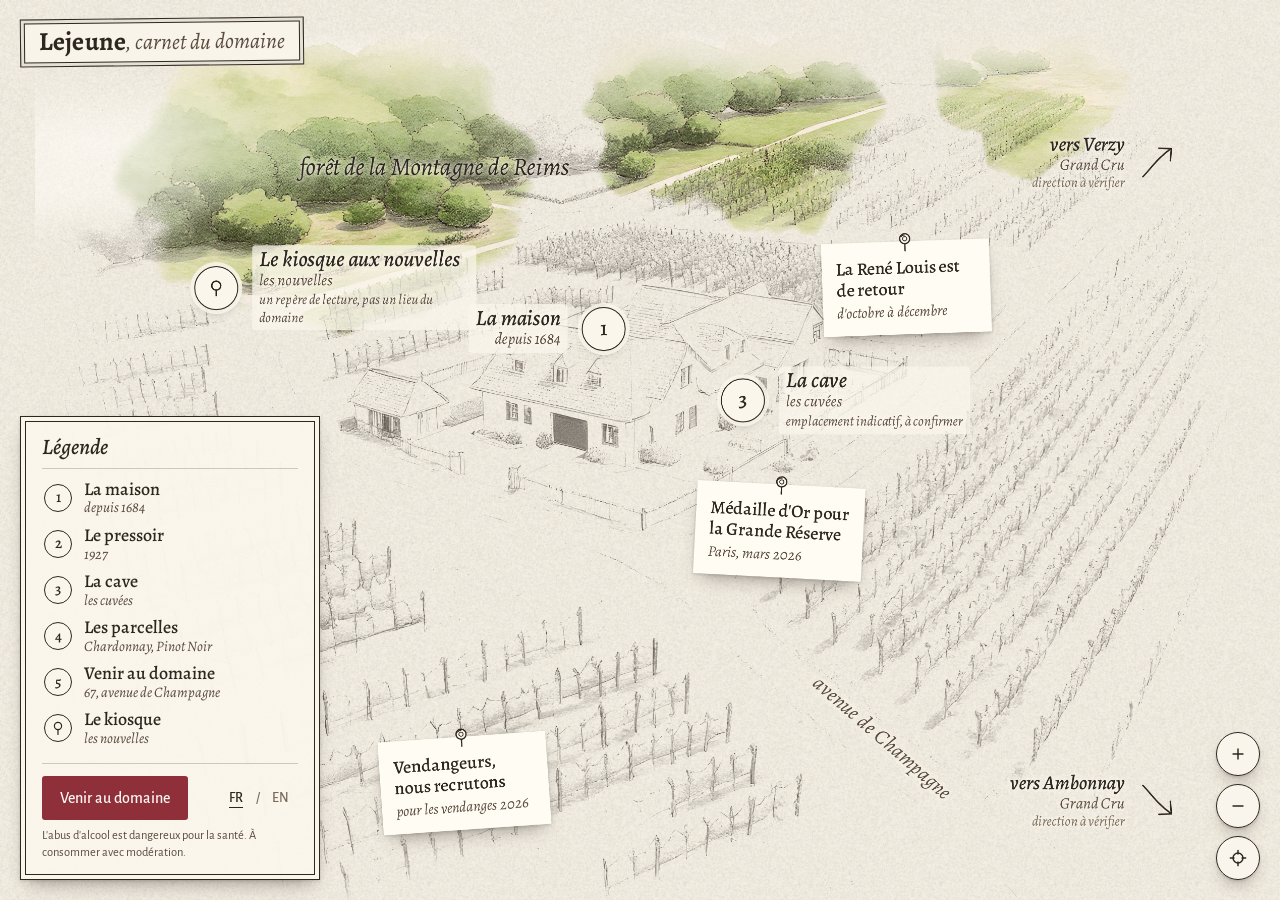
==== 2-vue-cavaliere/index.html @ 1dee117f "init commit" ====
<!DOCTYPE html>
<html lang="fr" data-declinaison="base">
<head>
<meta charset="utf-8">
<meta name="viewport" content="width=device-width, initial-scale=1">
<title>Lejeune, carnet du domaine</title>
<meta name="description" content="Champagne Lejeune Père & Fils, propriétaires-récoltants à Villers-Marmery depuis 1684 : le domaine en carte dessinée.">
<link rel="preconnect" href="https://fonts.googleapis.com">
<link rel="preconnect" href="https://fonts.gstatic.com" crossorigin>
<link rel="stylesheet" href="https://fonts.googleapis.com/css2?family=Alegreya:ital,wght@0,400;0,500;0,700;1,400;1,500&family=Alegreya+Sans:ital,wght@0,400;0,500;0,700;1,400&display=swap">
<link rel="stylesheet" href="style.css">
</head>
<body>

<a class="evitement" href="#legende">Aller à la légende</a>

<header class="entete">
  <button class="titre" type="button" data-action="accueil" aria-label="Lejeune, carnet du domaine : revenir à la vue d'ensemble">
    <span class="titre-nom">Lejeune</span><span class="titre-sous">, carnet du domaine</span>
  </button>
</header>

<!-- Mobile : l'itinéraire, de la forêt jusqu'à la cave -->
<main class="itineraire" id="itineraire" aria-label="Itinéraire dans le domaine"></main>

<!-- La carte (bureau : tout l'écran ; mobile : « Voir toute la carte ») -->
<section class="visionneuse" id="visionneuse" aria-label="Carte dessinée du domaine" aria-describedby="aide-carte" tabindex="0">
  <p class="aide" id="aide-carte">Faites glisser la carte pour vous déplacer, molette ou pincement pour zoomer, touches plus et moins au clavier. Chaque lieu numéroté ouvre une page du carnet ; la légende en donne la liste.</p>
  <div class="carte" id="carte">
    <img class="carte-trait" id="carte-trait" alt="" draggable="false" decoding="async" loading="lazy"
      src="carte-trait-1600.webp"
      srcset="carte-trait-1600.webp 1600w, carte-trait.webp 3200w"
      sizes="(max-width: 900px) 500px, 2400px">
    <div class="lavis" id="lavis" aria-hidden="true"></div>
    <div class="brume" aria-hidden="true"><span></span><span></span></div>
    <div class="reperes" id="reperes"></div>
  </div>
  <button class="carte-retour" type="button" data-action="fermer-carte">
    <svg viewBox="0 0 20 20" aria-hidden="true"><path d="M12.5 4 6.5 10l6 6"/></svg>
    Revenir à l'itinéraire
  </button>
</section>

<nav class="cartouche" id="legende" aria-label="Légende de la carte" tabindex="-1">
  <div class="cartouche-cadre">
    <p class="cartouche-titre">Légende</p>
    <ol class="cartouche-liste" id="cartouche-liste"></ol>
    <div class="cartouche-pied">
      <button class="bouton bouton-pinot" type="button" data-go="venir">Venir au domaine</button>
      <div class="langues" role="group" aria-label="Langue du site">
        <button type="button" data-lang="fr" aria-pressed="true">FR</button>
        <span aria-hidden="true">/</span>
        <button type="button" data-lang="en" aria-pressed="false">EN</button>
      </div>
    </div>
    <p class="evin">L'abus d'alcool est dangereux pour la santé. À consommer avec modération.</p>
  </div>
</nav>

<div class="zoom" role="group" aria-label="Zoom de la carte">
  <button type="button" data-zoom="in" aria-label="Zoomer"><svg viewBox="0 0 20 20" aria-hidden="true"><path d="M10 4.5v11M4.5 10h11"/></svg></button>
  <button type="button" data-zoom="out" aria-label="Dézoomer"><svg viewBox="0 0 20 20" aria-hidden="true"><path d="M4.5 10h11"/></svg></button>
  <button type="button" data-zoom="reset" aria-label="Revenir à la vue d'ensemble"><svg viewBox="0 0 20 20" aria-hidden="true"><circle cx="10" cy="10" r="5.5"/><path d="M10 1.5v4M10 14.5v4M1.5 10h4M14.5 10h4"/></svg></button>
</div>

<aside class="carnet" id="carnet" aria-label="Page du carnet" hidden>
  <div class="carnet-feuille">
    <button class="carnet-fermer" type="button" data-action="fermer" aria-label="Refermer la page">
      <svg viewBox="0 0 20 20" aria-hidden="true"><path d="M5 5l10 10M15 5 5 15"/></svg>
    </button>
    <div class="carnet-page" id="carnet-page"></div>
  </div>
</aside>

<div class="fenetre" id="fenetre" role="dialog" aria-modal="true" aria-labelledby="fenetre-titre" hidden>
  <figure class="fenetre-cadre">
    <img src="../shared/photos/paysage-fenetre-vue-vignes.jpg" alt="Par la fenêtre aux volets ouverts, les rangs de vigne descendent vers la plaine ; un chemin blanc les traverse." decoding="async" loading="lazy">
    <figcaption id="fenetre-titre">La vue que la famille a chaque matin, depuis une fenêtre de la maison.</figcaption>
  </figure>
  <button class="fenetre-fermer" type="button" data-action="fermer-fenetre" aria-label="Refermer la fenêtre">
    <svg viewBox="0 0 20 20" aria-hidden="true"><path d="M5 5l10 10M15 5 5 15"/></svg>
  </button>
</div>

<div class="barre-mobile" role="group" aria-label="Raccourcis">
  <button type="button" class="barre-legende" data-action="tiroir" aria-expanded="false" aria-controls="legende">
    <svg viewBox="0 0 20 20" aria-hidden="true"><path d="M4 6h12M4 10h12M4 14h8"/></svg>Légende
  </button>
  <button type="button" data-action="ouvrir-carte">
    <svg viewBox="0 0 20 20" aria-hidden="true"><path d="M2.5 5.5 7.5 3.5l5 2 5-2v11l-5 2-5-2-5 2z M7.5 3.5v11 M12.5 5.5v11"/></svg>La carte
  </button>
  <button type="button" class="barre-venir" data-go="venir">Venir</button>
</div>

<div class="toast" id="toast" role="status" aria-live="polite"></div>

<script src="../shared/data.js"></script>
<script src="../shared/declinaison.js"></script>
<script src="app.js"></script>
</body>
</html>
---- 2-vue-cavaliere/style.css ----
/* Concept 2 — La Vue cavalière : le site est la carte dessinée du domaine. */

:root {
  --papier: #F3EEE3;
  --feuille: #FAF6EC;
  --encre: #2E2620;
  --encre-2: #5A4C40;
  --encre-3: #786958;
  --vigne: #8A9A5B;
  --vigne-fonce: #5E6B37;
  --ciel: #A9BCC6;
  --craie: #D2B48C;
  --pinot: #8E2F3A;
  --pinot-fonce: #74242F;
  --filet: rgba(46, 38, 32, .22);

  --titre: 'Alegreya', Georgia, serif;
  --texte: 'Alegreya Sans', 'Gill Sans', sans-serif;

  --ease-out: cubic-bezier(.16, 1, .3, 1);
  --ease-inout: cubic-bezier(.65, 0, .35, 1);
  --ombre-page: 0 22px 44px -18px rgba(46, 38, 32, .45), 0 3px 8px -2px rgba(46, 38, 32, .16);
  --ombre-tirage: 0 10px 18px -8px rgba(46, 38, 32, .45), 0 1px 3px rgba(46, 38, 32, .18);

  --cartouche-l: 300px;
}

* { box-sizing: border-box; }
html { -webkit-text-size-adjust: 100%; }
html, body { margin: 0; height: 100%; }
body {
  background: var(--papier) url(grain.png);
  color: var(--encre);
  font: 400 17px/1.6 var(--texte);
  overflow: hidden;
  caret-color: var(--encre);
  -webkit-font-smoothing: antialiased;
}
::selection { background: rgba(46, 38, 32, .16); color: var(--encre); }
:focus-visible { outline: 2px solid var(--encre); outline-offset: 3px; border-radius: 2px; }
button { font: inherit; color: inherit; background: none; border: 0; padding: 0; cursor: pointer; }
a { color: var(--encre); text-underline-offset: .2em; text-decoration-thickness: 1px; text-decoration-color: rgba(46, 38, 32, .45); }
a:hover { text-decoration-thickness: 2px; }
img { display: block; max-width: 100%; }
h1, h2, h3, h4 { font-family: var(--titre); font-weight: 500; margin: 0; text-wrap: balance; }
p { margin: 0; }
* { scrollbar-width: thin; scrollbar-color: rgba(46, 38, 32, .35) transparent; }
*::-webkit-scrollbar { width: 9px; height: 9px; }
*::-webkit-scrollbar-thumb { background: rgba(46, 38, 32, .3); border-radius: 9px; border: 2px solid transparent; background-clip: padding-box; }

.evitement { position: absolute; left: 12px; top: -60px; z-index: 100; padding: 10px 14px; background: var(--encre); color: var(--feuille); text-decoration: none; }
.evitement:focus { top: 12px; }
.aide { position: absolute; width: 1px; height: 1px; overflow: hidden; clip: rect(0 0 0 0); white-space: nowrap; }

/* ---------- Boutons ---------- */
.bouton {
  display: inline-flex; align-items: center; gap: 10px; min-height: 44px; padding: 10px 18px;
  font: 500 16px/1.2 var(--texte); text-decoration: none; border-radius: 3px;
  transition: background-color .25s, color .25s, transform .25s var(--ease-out);
}
.bouton svg { width: 18px; height: 18px; fill: none; stroke: currentColor; stroke-width: 1.6; stroke-linecap: round; stroke-linejoin: round; }
.bouton-pinot { background: var(--pinot); color: #FBF7F0; }
.bouton-pinot:hover { background: var(--pinot-fonce); }
.bouton-trait { border: 1.5px solid var(--encre); color: var(--encre); }
.bouton-trait:hover { background: var(--encre); color: var(--feuille); }
.lien {
  display: inline-flex; align-items: center; gap: 8px; min-height: 44px; color: var(--encre);
  font: italic 500 18px/1.2 var(--titre); text-decoration: underline; text-decoration-color: var(--filet); text-underline-offset: .28em;
}
.lien:hover { text-decoration-color: var(--encre); text-decoration-thickness: 2px; }
.lien svg { width: 18px; height: 18px; fill: none; stroke: currentColor; stroke-width: 1.5; stroke-linecap: round; stroke-linejoin: round; flex: none; }

/* ---------- En-tête ---------- */
.entete { position: fixed; z-index: 30; left: 20px; top: 18px; pointer-events: none; }
.titre {
  pointer-events: auto; display: inline-flex; align-items: baseline; padding: 9px 18px 11px;
  background: rgba(250, 246, 236, .9); border: 1.5px solid var(--encre);
  box-shadow: inset 0 0 0 3px rgba(250, 246, 236, .9), inset 0 0 0 4px var(--encre);
  transform: rotate(-.6deg);
}
.titre-nom { font: 700 26px/1 var(--titre); letter-spacing: .005em; }
.titre-sous { font: italic 400 22px/1 var(--titre); color: var(--encre-2); }

/* ---------- La carte ---------- */
.visionneuse {
  position: fixed; inset: 0; overflow: hidden; cursor: grab; touch-action: none; outline-offset: -4px;
  background: transparent;
}
.visionneuse.is-glisse { cursor: grabbing; }
.carte {
  position: absolute; left: 0; top: 0; transform-origin: 0 0; will-change: transform;
  --inv: 1;
}
.carte.is-vol { transition: transform 1.1s var(--ease-inout); }
.carte-trait {
  position: absolute; inset: 0; width: 100%; height: 100%; max-width: none; user-select: none;
  opacity: .8; transition: opacity .6s;
}
.lavis { position: absolute; inset: 0; pointer-events: none; }
/* Les bords du dessin se fondent dans le papier, sur les quatre côtés. */
.carte-trait, .lavis {
  -webkit-mask-image: linear-gradient(to right, transparent, #000 5%, #000 95%, transparent), linear-gradient(to bottom, transparent, #000 6%, #000 94%, transparent);
          mask-image: linear-gradient(to right, transparent, #000 5%, #000 95%, transparent), linear-gradient(to bottom, transparent, #000 6%, #000 94%, transparent);
  -webkit-mask-composite: source-in; mask-composite: intersect;
}

/* Une tache : le trait se retrace, puis l'aquarelle se diffuse. */
.tache { position: absolute; pointer-events: none; }
.tache > i { position: absolute; inset: 0; background-repeat: no-repeat; }
.tache-encre {
  background-image: var(--trait);
  -webkit-mask-image: var(--forme), linear-gradient(108deg, #000 42%, transparent 58%);
          mask-image: var(--forme), linear-gradient(108deg, #000 42%, transparent 58%);
  -webkit-mask-size: 100% 100%, 280% 100%; mask-size: 100% 100%, 280% 100%;
  -webkit-mask-position: center, 100% 0; mask-position: center, 100% 0;
  -webkit-mask-repeat: no-repeat; mask-repeat: no-repeat;
  -webkit-mask-composite: source-in; mask-composite: intersect;
  opacity: 0; filter: contrast(1.35);
  transition: -webkit-mask-position 1s var(--ease-inout), mask-position 1s var(--ease-inout), opacity .3s;
}
.tache-couleur {
  background-image: var(--couleur); mix-blend-mode: multiply;
  -webkit-mask-image: var(--forme); mask-image: var(--forme);
  -webkit-mask-repeat: no-repeat; mask-repeat: no-repeat;
  -webkit-mask-position: center; mask-position: center;
  -webkit-mask-size: 26% 26%; mask-size: 26% 26%;
  opacity: 0; filter: blur(9px) saturate(.7);
  transition: -webkit-mask-size 1.7s var(--ease-out) .75s, mask-size 1.7s var(--ease-out) .75s,
              opacity 1.1s ease .75s, filter 1.9s var(--ease-out) .75s;
}
.tache.is-trace .tache-encre { opacity: 1; -webkit-mask-position: center, 0 0; mask-position: center, 0 0; }
.tache.is-lavis .tache-couleur { opacity: 1; -webkit-mask-size: 100% 100%; mask-size: 100% 100%; filter: none; }
.tache.is-fixe .tache-encre, .tache.is-fixe .tache-couleur { transition: none; }

/* Brume qui passe sur la forêt */
.brume { position: absolute; left: 0; top: 0; width: 66%; height: 27%; pointer-events: none; overflow: hidden; opacity: .75; }
.brume span {
  position: absolute; top: 18%; left: -30%; width: 75%; height: 60%; border-radius: 50%;
  background: radial-gradient(closest-side, rgba(255, 253, 248, .85), rgba(255, 253, 248, 0));
  filter: blur(18px); animation: brume 38s linear infinite;
}
.brume span + span { top: 46%; width: 60%; height: 45%; animation-duration: 52s; animation-delay: -21s; opacity: .8; }
@keyframes brume { from { transform: translateX(0); } to { transform: translateX(190%); } }

/* Repères : boutons posés en % sur la carte, à taille constante quel que soit le zoom */
.reperes { position: absolute; inset: 0; }
.repere {
  position: absolute; display: flex; align-items: center; gap: 14px; min-height: 44px;
  transform: translate(-22px, -50%) scale(var(--inv)); transform-origin: 22px 50%;
  color: var(--encre); text-align: left;
}
.repere[data-cote="gauche"] { flex-direction: row-reverse; transform: translate(calc(-100% + 22px), -50%) scale(var(--inv)); transform-origin: calc(100% - 22px) 50%; text-align: right; }
.repere[data-cote="bas"] { flex-direction: column; gap: 4px; transform: translate(-50%, -22px) scale(var(--inv)); transform-origin: 50% 22px; text-align: center; }
.repere-n {
  flex: none; display: grid; place-items: center; width: 44px; height: 44px; border-radius: 50%;
  font: 500 21px/1 var(--titre); background: var(--feuille); border: 1.5px solid var(--encre);
  box-shadow: 0 0 0 4px rgba(250, 246, 236, .85), 0 6px 12px -6px rgba(46, 38, 32, .5);
  transition: background-color .35s, color .35s, transform .35s var(--ease-out);
}
.repere-t {
  display: flex; flex-direction: column; line-height: 1.1; padding: 2px 7px 4px; border-radius: 3px;
  background: rgba(250, 246, 236, .74); text-shadow: 0 0 3px var(--feuille), 0 0 8px var(--feuille);
}
.repere-nom { font: italic 500 22px/1.1 var(--titre); white-space: nowrap; }
.repere-sous { font: italic 400 16px/1.2 var(--titre); color: var(--encre-2); white-space: nowrap; }
.repere-note { margin-top: 1px; max-width: 15em; font: italic 400 14px/1.25 var(--titre); color: var(--encre-2); }
.repere:hover .repere-n, .repere:focus-visible .repere-n { background: #E6E9D2; }
.repere.is-vu .repere-n { background: #DCE2C4; }
.repere.is-actif .repere-n { background: var(--encre); border-color: var(--encre); color: var(--feuille); }
.repere:focus-visible { outline: none; }
.repere[hidden] { display: none; }
.reperes > .is-masque { opacity: 0; visibility: hidden; transition: none; }
.reperes > * { transition: none; }
.cartouche:focus { outline: none; }
[data-focus-doux]:focus-visible { outline: none; }
.repere:focus-visible .repere-n { outline: 2px solid var(--encre); outline-offset: 4px; }

/* Le point rouge : vous êtes attendus */
.attendus .repere-n { width: 44px; height: 44px; background: transparent; border: 0; box-shadow: none; }
.attendus .repere-n::before {
  content: ''; width: 18px; height: 18px; border-radius: 50%; background: var(--pinot);
  box-shadow: 0 0 0 4px rgba(250, 246, 236, .9);
}
.attendus .repere-n::after {
  content: ''; position: absolute; width: 18px; height: 18px; border-radius: 50%; border: 2px solid var(--pinot);
  animation: pouls 2.6s var(--ease-out) infinite;
}
.attendus:hover .repere-n, .attendus:focus-visible .repere-n, .attendus.is-actif .repere-n { background: transparent; transform: none; }
.attendus .repere-nom { color: var(--encre); }
@keyframes pouls { from { transform: scale(1); opacity: .9; } to { transform: scale(3.2); opacity: 0; } }

/* Étiquettes de décor (forêt, avenue) et flèches vers les autres communes */
.etiquette {
  position: absolute; transform: translate(-50%, -50%) scale(var(--inv)); pointer-events: none;
  font: italic 400 21px/1.2 var(--titre); color: var(--encre-2); white-space: nowrap;
  text-shadow: 0 0 4px var(--feuille), 0 0 10px var(--feuille);
}
.etiquette-grande { font-size: 25px; color: var(--encre); }
.vers {
  position: absolute; display: flex; align-items: center; gap: 10px; min-height: 44px; padding: 6px 4px;
  transform: translate(-100%, -50%) scale(var(--inv)); transform-origin: 100% 50%;
  font: italic 500 20px/1.15 var(--titre); color: var(--encre); text-align: right; white-space: nowrap;
  text-shadow: 0 0 4px var(--feuille), 0 0 10px var(--feuille);
}
.vers small { display: block; font: italic 400 16px/1.2 var(--titre); color: var(--encre-2); }
.vers .vers-note { font-size: 14px; color: var(--encre-3); }
.vers svg { width: 46px; height: 46px; flex: none; fill: none; stroke: var(--encre); stroke-width: 1.5; stroke-linecap: round; stroke-linejoin: round; }
.vers:hover .vers-nom { text-decoration: underline; text-underline-offset: .2em; }

/* Affichettes punaisées */
.affichette {
  position: absolute; width: 168px; padding: 16px 14px 13px; text-align: left;
  transform: translate(-50%, -50%) rotate(var(--rot, -3deg)) scale(var(--inv));
  background: #FFFCF4; color: var(--encre); box-shadow: var(--ombre-tirage);
  transition: transform .35s var(--ease-out), box-shadow .35s;
}
.affichette::before { /* punaise à l'encre */
  content: ''; position: absolute; left: 50%; top: -9px; width: 16px; height: 20px; margin-left: -8px;
  background: url("data:image/svg+xml;utf8,<svg xmlns='http://www.w3.org/2000/svg' viewBox='0 0 16 20'><path d='M8 11.2v7.3' stroke='%232E2620' stroke-width='1.3' stroke-linecap='round'/><circle cx='8' cy='6.4' r='5' fill='%23FAF6EC' stroke='%232E2620' stroke-width='1.3'/><circle cx='8' cy='6.4' r='2.1' fill='none' stroke='%232E2620' stroke-width='.9'/><path d='M4.6 4.2c.9-1.1 2.2-1.6 3.6-1.4' fill='none' stroke='%232E2620' stroke-width='.8' stroke-linecap='round'/></svg>") center / contain no-repeat;
}
.affichette:hover { transform: translate(-50%, -52%) rotate(calc(var(--rot, -3deg) * .4)) scale(calc(var(--inv) * 1.04)); }
.affichette-tag { display: block; margin-top: 4px; font: italic 400 15px/1.25 var(--titre); color: var(--encre-2); }
.affichette-titre { display: block; font: 500 18px/1.15 var(--titre); }
.affichette-mot { display: none; }
.marge-etiquette { color: var(--encre); }

/* ---------- Cartouche (légende) ---------- */
.cartouche {
  position: fixed; z-index: 20; left: 20px; bottom: 20px; width: var(--cartouche-l);
  background: rgba(250, 246, 236, .96); border: 1.5px solid var(--encre);
  box-shadow: var(--ombre-tirage);
}
.cartouche-cadre { margin: 4px; border: 1px solid var(--encre); padding: 14px 16px 12px; }
.cartouche-titre { font: italic 500 22px/1 var(--titre); padding-bottom: 10px; border-bottom: 1px solid var(--filet); }
.cartouche-liste { list-style: none; margin: 6px 0 12px; padding: 0; }
.cartouche-liste button {
  display: flex; align-items: center; gap: 12px; width: 100%; min-height: 44px; padding: 4px 6px 4px 2px; text-align: left; border-radius: 3px;
  transition: background-color .2s;
}
.cartouche-liste button:hover { background: rgba(46, 38, 32, .06); }
.cartouche-liste button[aria-current="page"] { background: rgba(46, 38, 32, .08); }
.leg-n {
  flex: none; display: grid; place-items: center; width: 28px; height: 28px; border-radius: 50%;
  border: 1.25px solid var(--encre); font: 500 15px/1 var(--titre); background: var(--feuille);
}
.leg-n svg { width: 16px; height: 16px; fill: none; stroke: var(--encre); stroke-width: 1.5; stroke-linecap: round; stroke-linejoin: round; }
.leg-t { flex: 1; display: flex; flex-direction: column; line-height: 1.2; }
.leg-nom { font: 500 18px/1.15 var(--titre); }
.leg-sous { font: italic 400 14.5px/1.2 var(--titre); color: var(--encre-2); }
.leg-vu { flex: none; width: 22px; height: 16px; opacity: 0; background: #B7C38E; -webkit-mask: url(tache-2.png) center / contain no-repeat; mask: url(tache-2.png) center / contain no-repeat; transition: opacity .4s; }
.is-vu .leg-vu { opacity: 1; }
.is-vu .leg-n { background: #DCE2C4; }
.cartouche-pied { display: flex; align-items: center; justify-content: space-between; gap: 10px; padding-top: 12px; border-top: 1px solid var(--filet); }
.langues { display: flex; align-items: center; gap: 2px; color: var(--encre-3); font: 500 14px/1 var(--texte); }
.langues button { min-width: 36px; min-height: 44px; color: var(--encre-3); }
.langues button[aria-pressed="true"] { color: var(--encre); text-decoration: underline; text-underline-offset: .35em; text-decoration-color: var(--encre); }
.evin { margin-top: 8px; font: 400 12.5px/1.35 var(--texte); color: var(--encre-2); }

/* ---------- Zoom ---------- */
.zoom { position: fixed; z-index: 20; right: 20px; bottom: 20px; display: flex; flex-direction: column; gap: 8px; transition: right .7s var(--ease-out); }
.zoom button {
  display: grid; place-items: center; width: 44px; height: 44px; border-radius: 50%;
  background: rgba(250, 246, 236, .95); border: 1.5px solid var(--encre); box-shadow: var(--ombre-tirage);
  transition: background-color .2s, color .2s;
}
.zoom button:hover { background: var(--encre); color: var(--feuille); }
.zoom svg { width: 18px; height: 18px; fill: none; stroke: currentColor; stroke-width: 1.6; stroke-linecap: round; }
body.is-carnet .zoom { right: calc(min(600px, 46vw) + 44px); }

/* ---------- Carnet : la page posée sur la carte ---------- */
.carnet {
  position: fixed; z-index: 25; top: 16px; bottom: 16px; right: 22px; width: min(600px, 46vw);
  display: flex; pointer-events: none;
}
.carnet[hidden] { display: none; }
.carnet-feuille {
  position: relative; flex: 1; pointer-events: auto; overflow: hidden;
  background: var(--feuille) url(grain.png); box-shadow: var(--ombre-page);
  transform: rotate(-.7deg); transform-origin: 60% 0;
  opacity: 0; translate: 30px 26px; rotate: 2.2deg;
  transition: opacity .55s var(--ease-out), translate .8s var(--ease-out), rotate .9s var(--ease-out);
}
.carnet.is-pose .carnet-feuille { opacity: 1; translate: 0 0; rotate: 0deg; }
.carnet-feuille::before { /* la marge du carnet */
  content: ''; position: absolute; top: 0; bottom: 0; left: 104px; width: 1px; background: rgba(46, 38, 32, .26); pointer-events: none; z-index: 1;
}
.carnet-feuille::after { /* trous de reliure */
  content: ''; position: absolute; top: 24px; bottom: 24px; left: 14px; width: 9px; pointer-events: none;
  background: radial-gradient(circle, rgba(46, 38, 32, .22) 3px, transparent 3.6px) 0 0 / 9px 38px repeat-y;
}
.carnet-fermer {
  position: absolute; z-index: 3; top: 14px; right: 14px; display: grid; place-items: center; width: 44px; height: 44px; border-radius: 50%;
  border: 1.5px solid var(--encre); background: var(--feuille); transition: background-color .2s, color .2s;
}
.carnet-fermer:hover { background: var(--encre); color: var(--feuille); }
.carnet-fermer svg, .fenetre-fermer svg { width: 18px; height: 18px; fill: none; stroke: currentColor; stroke-width: 1.6; stroke-linecap: round; }
.carnet-page { position: absolute; inset: 0; overflow-y: auto; overscroll-behavior: contain; padding: 56px 44px 40px 128px; }
.carnet-page.is-change { animation: tourne .5s var(--ease-out); }
@keyframes tourne { from { opacity: 0; transform: translateY(10px); } to { opacity: 1; transform: none; } }

/* Contenu des pages */
.p-entete { display: flex; align-items: center; gap: 16px; margin-bottom: 26px; padding-right: 50px; }
.p-entete .leg-n { width: 46px; height: 46px; font-size: 24px; border-width: 1.5px; }
.p-titre { font: 500 clamp(34px, 3.2vw, 46px)/1.02 var(--titre); }
.p-titre em { font-style: italic; }
.p-chapo { font: italic 400 21px/1.45 var(--titre); color: var(--encre-2); margin-bottom: 22px; max-width: 34em; }
.p-texte { max-width: 34em; color: var(--encre); }
.p-texte + .p-texte { margin-top: 14px; }
.p-bloc { margin-top: 34px; }
.p-sous { font: 500 24px/1.15 var(--titre); margin-bottom: 12px; }
.plume { font: italic 500 clamp(76px, 7vw, 108px)/.9 var(--titre); color: var(--encre); letter-spacing: -.01em; }
.plume-legende { font: italic 400 19px/1.35 var(--titre); color: var(--encre-2); margin-top: 6px; }
.note-marge {
  position: relative; margin: 6px 0 0 -116px; width: 92px; font: italic 400 14.5px/1.25 var(--titre); color: var(--encre-2); text-align: right; float: left;
}
/* Annotations à l'encre dans la marge (fiches, cave, maison) */
.marge { position: absolute; left: -116px; width: 92px; font: italic 400 14.5px/1.25 var(--titre); color: var(--encre-2); text-align: right; }
.marge b { display: block; font: 500 12.5px/1.3 var(--texte); font-style: normal; color: var(--encre-2); }
.marge svg { display: block; margin: 6px 0 0 70px; width: 210px; height: 44px; fill: none; stroke: var(--encre); stroke-width: 1.2; stroke-linecap: round; stroke-linejoin: round; overflow: visible; }
.avec-marge { position: relative; }
.a-confirmer { position: relative; margin-top: 18px; padding-top: 12px; border-top: 1px dashed rgba(46, 38, 32, .35); font: italic 400 16px/1.4 var(--titre); color: var(--encre-2); }
.a-confirmer .marge { top: 12px; }
.coupe-note { position: relative; margin-top: 10px; font: italic 400 15.5px/1.35 var(--titre); color: var(--encre-2); }
.coupe-note .marge { top: 0; }
.a-recueillir {
  margin-top: 16px; padding: 12px 14px; border: 1.25px dashed rgba(46, 38, 32, .45);
  font: italic 400 16px/1.4 var(--titre); color: var(--encre-2);
}
.a-recueillir b { font-style: normal; font-weight: 500; color: var(--encre); }

/* Tirages photo glissés entre les pages */
.tirage { margin: 0; background: #FFFDF8; padding: 9px 9px 12px; box-shadow: var(--ombre-tirage); transform: rotate(var(--rot, -1.6deg)); }
.tirage img { width: 100%; height: auto; aspect-ratio: var(--ratio, 4 / 5); object-fit: cover; }
.tirage figcaption { padding: 9px 2px 0; font: italic 400 15.5px/1.35 var(--titre); color: var(--encre-2); }
.tirages { display: grid; grid-template-columns: 1fr 1fr; gap: 22px; margin-top: 26px; align-items: start; }
.tirages .tirage:nth-child(2) { --rot: 1.8deg; margin-top: 24px; }
.dessin { margin: 0; }
.dessin img { width: 100%; height: auto; }
.dessin figcaption { padding-top: 6px; font: italic 400 15.5px/1.35 var(--titre); color: var(--encre-2); }

.p-pied { margin-top: 44px; padding-top: 16px; border-top: 1px solid var(--filet); display: flex; flex-wrap: wrap; justify-content: space-between; gap: 6px 16px; }
.p-pied .evin { width: 100%; margin-top: 10px; }

/* Fenêtre cliquable dans la page de la maison */
.lien-fenetre { margin-top: 16px; }

/* Cave en coupe, galeries cliquables */
.coupe { position: relative; margin: 6px -14px 0; }
.coupe img { width: 100%; height: auto; }
.galerie {
  position: absolute; border-radius: 48% 48% 4px 4px / 22% 22% 4px 4px; transition: background-color .25s, box-shadow .25s;
}
.galerie:hover, .galerie:focus-visible { background: rgba(46, 38, 32, .1); box-shadow: inset 0 0 0 2px var(--encre); outline: none; }
.galerie span {
  position: absolute; left: 50%; bottom: calc(100% + 6px); transform: translateX(-50%); white-space: nowrap;
  font: italic 500 16px/1 var(--titre); color: var(--feuille); background: var(--encre); padding: 6px 9px; border-radius: 2px;
  opacity: 0; transition: opacity .2s; pointer-events: none;
}
.galerie:hover span, .galerie:focus-visible span { opacity: 1; }
.rangees { list-style: none; padding: 0; margin: 18px 0 0; counter-reset: r; }
.rangees li + li { border-top: 1px solid var(--filet); }
.rangees button { display: flex; align-items: baseline; gap: 12px; width: 100%; min-height: 52px; padding: 10px 2px; text-align: left; transition: color .2s; }
.rangees button:hover .rangee-nom { text-decoration: underline; text-underline-offset: .2em; }
.rangee-nom { font: 500 21px/1.2 var(--titre); }
.rangee-mots { font: italic 400 17px/1.2 var(--titre); color: var(--encre-2); }
.rangee-cru { margin-left: auto; font: 400 14px/1.2 var(--texte); color: var(--encre-3); white-space: nowrap; }

/* Fiche cuvée : page de carnet */
.fiche-scene { position: relative; height: 470px; margin: 4px -10px 6px; }
.fiche-lavis {
  position: absolute; left: 50%; top: 50%; width: 380px; height: 380px; transform: translate(-50%, -50%);
  background: var(--teinte); opacity: .35; -webkit-mask: url(tache-3.png) center / contain no-repeat; mask: url(tache-3.png) center / contain no-repeat;
}
.fiche-feuille { position: absolute; left: 50%; top: 40%; width: 210px; transform: translate(-112%, -50%) rotate(-24deg); }
.fiche-grappe { position: absolute; left: 50%; top: 58%; width: 130px; transform: translate(26%, -42%) rotate(12deg); }
.fiche-bouteille { position: absolute; left: 50%; top: 50%; height: 430px; width: auto; transform: translate(-50%, -50%); filter: drop-shadow(0 18px 18px rgba(46, 38, 32, .28)); }
.annot { position: absolute; width: 150px; font: italic 400 16px/1.3 var(--titre); color: var(--encre); }
.annot b { display: block; font-style: normal; font-weight: 500; font-family: var(--texte); font-size: 13px; color: var(--encre-2); }
.annot svg { position: absolute; width: 70px; height: 40px; fill: none; stroke: var(--encre); stroke-width: 1.2; stroke-linecap: round; stroke-linejoin: round; }
.annot-1 { left: 0; top: 36px; }
.annot-1 svg { left: 112px; top: 34px; }
.annot-2 { right: 0; top: 150px; text-align: right; }
.annot-2 svg { right: 104px; top: -26px; transform: scaleX(-1); }
.annot-3 { left: 0; bottom: 40px; }
.annot-3 svg { left: 104px; top: -30px; transform: scaleY(-1); }
.fiche-nom { font: 500 clamp(36px, 3.4vw, 48px)/1 var(--titre); }
.fiche-cru { margin-top: 8px; font: italic 400 20px/1.3 var(--titre); color: var(--encre-2); }
.faits { margin: 24px 0 0; padding: 0; }
.faits div { display: flex; align-items: baseline; gap: 10px; padding: 8px 0; }
.faits dt { font: 500 15px/1.3 var(--texte); color: var(--encre-2); white-space: nowrap; }
.faits dt::after { content: ''; }
.faits .points { flex: 1; border-bottom: 1.5px dotted rgba(46, 38, 32, .4); transform: translateY(-4px); min-width: 20px; }
.faits dd { margin: 0; font: 400 19px/1.3 var(--titre); text-align: right; }
.accords { margin-top: 22px; font: italic 400 20px/1.45 var(--titre); }
.accords b { font-style: normal; font-weight: 500; font-family: var(--texte); font-size: 15px; color: var(--encre-2); display: block; margin-bottom: 2px; }
.fiche-actions { display: flex; flex-wrap: wrap; align-items: center; gap: 10px 22px; margin-top: 26px; }
.affichette-page { position: relative; display: block; width: auto; max-width: 300px; margin: 26px 0 0 auto; transform: rotate(2deg); }
.affichette-page:hover { transform: rotate(1deg) translateY(-2px); }

/* Parcelles : deux lavis de cépage */
.chiffres { display: grid; grid-template-columns: repeat(3, 1fr); gap: 10px; margin-top: 8px; }
.chiffre b { display: block; font: italic 500 64px/.95 var(--titre); }
.chiffre span { font: italic 400 17px/1.25 var(--titre); color: var(--encre-2); }
.cepages { display: grid; grid-template-columns: 1fr 1fr; gap: 18px; margin-top: 22px; }
.cepage { position: relative; min-height: 132px; padding: 30px 18px 20px; }
.cepage::before { content: ''; position: absolute; inset: 0; background: var(--lavis); opacity: .55; -webkit-mask: url(tache-1.png) center / 100% 100% no-repeat; mask: url(tache-1.png) center / 100% 100% no-repeat; }
.cepage > * { position: relative; }
.cepage h4 { font: 500 24px/1.1 var(--titre); }
.cepage p { font: italic 400 16px/1.35 var(--titre); color: var(--encre); margin-top: 4px; }
.communes { list-style: none; padding: 0; margin: 10px 0 0; }
.communes li { display: flex; align-items: baseline; flex-wrap: wrap; gap: 4px 12px; padding: 10px 0; border-bottom: 1px solid var(--filet); }
.communes b { font: 500 21px/1.2 var(--titre); }
.communes i { font: italic 400 17px/1.2 var(--titre); color: var(--encre-2); }
.communes span { margin-left: auto; font: 500 14px/1.2 var(--texte); color: var(--encre-2); }
.labels { display: flex; flex-wrap: wrap; gap: 8px; margin-top: 12px; }
.labels span { padding: 6px 10px; border: 1.25px solid var(--encre); border-radius: 2px; font: 500 14px/1.2 var(--texte); }

/* Venir : adresse, retraits, formulaire */
.adresse { font: 500 28px/1.2 var(--titre); }
.adresse em { display: block; font-style: italic; font-weight: 400; font-size: 20px; color: var(--encre-2); margin-top: 6px; }
.coord { display: grid; grid-template-columns: auto 1fr; gap: 6px 16px; margin: 18px 0 0; }
.coord dt { font: 500 14px/1.6 var(--texte); color: var(--encre-2); }
.coord dd { margin: 0; font-variant-numeric: tabular-nums; }
.coord a { color: var(--encre); }
.confirmer { margin-top: 10px; font: italic 400 14.5px/1.35 var(--titre); color: var(--encre-3); }
.retraits { list-style: none; padding: 0; margin: 8px 0 0; }
.retraits li { padding: 8px 0; border-bottom: 1px solid var(--filet); }
.retraits b { font: 500 19px/1.2 var(--titre); margin-right: 8px; }
.form { margin-top: 10px; }
.objets { border: 0; padding: 0; margin: 0 0 8px; display: flex; flex-wrap: wrap; gap: 4px 6px; }
.objets legend { font: 500 15px/1.4 var(--texte); color: var(--encre-2); padding: 0; margin-bottom: 6px; }
.objet { position: relative; }
.objet input { position: absolute; opacity: 0; inset: 0; width: 100%; height: 100%; margin: 0; cursor: pointer; }
.objet span { position: relative; display: inline-flex; align-items: center; min-height: 44px; padding: 6px 14px; font: italic 500 19px/1.1 var(--titre); }
.objet svg { position: absolute; inset: -4px -2px; width: calc(100% + 4px); height: calc(100% + 8px); fill: none; stroke: var(--encre); stroke-width: 1.4; stroke-linecap: round; stroke-dasharray: 260; stroke-dashoffset: 260; transition: stroke-dashoffset .7s var(--ease-out); pointer-events: none; }
.objet input:checked + span svg { stroke-dashoffset: 0; }
.objet input:focus-visible + span { outline: 2px solid var(--encre); outline-offset: 2px; }
.champ { display: block; margin-top: 16px; }
.champ > span { display: block; font: 500 15px/1.4 var(--texte); color: var(--encre-2); }
.champ input, .champ select, .champ textarea {
  width: 100%; margin-top: 2px; padding: 8px 2px; border: 0; border-bottom: 1.25px solid rgba(46, 38, 32, .55); border-radius: 0;
  background: transparent; color: var(--encre); font: 400 19px/1.4 var(--titre); outline: none; transition: border-color .2s;
}
.champ textarea {
  min-height: 140px; resize: vertical; line-height: 32px; padding-top: 4px;
  background: repeating-linear-gradient(to bottom, transparent 0 31px, rgba(46, 38, 32, .2) 31px 32px); background-attachment: local;
}
.champ input:focus, .champ select:focus, .champ textarea:focus { border-color: var(--encre); border-bottom-width: 2px; }
.champ ::placeholder { color: var(--encre-3); font-style: italic; }
.champ[hidden] { display: none; }
.form .bouton { margin-top: 22px; }
.merci { margin-top: 10px; padding: 22px 20px; border: 1.5px solid var(--encre); transform: rotate(-1deg); background: #FFFCF4; }
.merci h3 { font: italic 500 30px/1.1 var(--titre); }
.merci p { margin-top: 6px; }

/* Kiosque */
.kiosque { display: grid; grid-template-columns: 1fr 1fr; gap: 26px 20px; margin-top: 18px; }
.kiosque .affichette { position: relative; width: auto; transform: rotate(var(--rot, -2deg)); padding: 22px 18px 16px; }
.kiosque .affichette:hover { transform: rotate(calc(var(--rot, -2deg) * .3)) translateY(-2px); }
.kiosque .affichette.is-cible { box-shadow: 0 0 0 2px var(--encre), var(--ombre-tirage); }
.kiosque .affichette p { margin-top: 8px; font-size: 15.5px; line-height: 1.45; }
.kiosque .affichette-date { display: block; font: italic 400 15px/1.2 var(--titre); color: var(--encre-2); margin-top: 2px; }
.kiosque .lien { font-size: 16px; min-height: 36px; margin-top: 4px; }

/* ---------- La fenêtre (photo réelle) ---------- */
.fenetre {
  position: fixed; inset: 0; z-index: 60; display: grid; place-items: center; padding: 40px;
  background: rgba(46, 38, 32, .55); backdrop-filter: blur(3px);
  opacity: 0; transition: opacity .4s;
}
.fenetre.is-ouverte { opacity: 1; }
.fenetre[hidden] { display: none; }
.fenetre-cadre {
  margin: 0; max-width: min(520px, 86vw); background: #FFFDF8; padding: 14px 14px 18px; box-shadow: var(--ombre-page);
  transform: rotate(-1deg) scale(.96); transition: transform .6s var(--ease-out);
}
.fenetre.is-ouverte .fenetre-cadre { transform: rotate(-1deg) scale(1); }
.fenetre-cadre img { width: 100%; max-height: 72vh; object-fit: cover; }
.fenetre-cadre figcaption { padding-top: 10px; font: italic 400 18px/1.35 var(--titre); color: var(--encre-2); }
.fenetre-fermer { position: absolute; top: 18px; right: 18px; display: grid; place-items: center; width: 48px; height: 48px; border-radius: 50%; background: var(--feuille); border: 1.5px solid var(--encre); }

/* ---------- Toast ---------- */
.toast {
  position: fixed; z-index: 70; left: 50%; top: 22px; transform: translate(-50%, -14px); max-width: min(440px, calc(100vw - 32px));
  padding: 11px 16px; background: var(--encre); color: var(--feuille); font: 400 15px/1.4 var(--texte); border-radius: 3px;
  box-shadow: var(--ombre-tirage); opacity: 0; pointer-events: none; transition: opacity .3s, transform .4s var(--ease-out);
}
.toast.is-on { opacity: 1; transform: translate(-50%, 0); }

/* ---------- Mobile : l'itinéraire ---------- */
.itineraire, .barre-mobile, .carte-retour { display: none; }

@media (max-width: 900px) {
  body { overflow: auto; font-size: 17px; }
  .entete { position: absolute; left: 16px; top: 16px; }
  .titre { padding: 8px 14px 9px; }
  .titre-nom { font-size: 22px; }
  .titre-sous { font-size: 19px; }

  .itineraire { display: block; padding: 88px 16px 120px; max-width: 560px; margin: 0 auto; }
  .itineraire > .chemin:first-of-type { height: 56px; }
  .it-intro .p-chapo { margin-top: 10px; }
  .it-intro .bouton { margin-top: 18px; }
  .etape { position: relative; display: grid; grid-template-columns: 1fr; justify-items: start; gap: 4px; }
  .etape-vue {
    width: min(76vw, 300px); aspect-ratio: 1; justify-self: center; margin-bottom: 6px;
    background-repeat: no-repeat; -webkit-mask: var(--forme) center / 100% 100% no-repeat; mask: var(--forme) center / 100% 100% no-repeat;
  }
  .etape:nth-of-type(even) .etape-vue { justify-self: end; }
  .etape:nth-of-type(odd) .etape-vue { justify-self: start; }
  .etape-tete { display: flex; align-items: center; gap: 12px; }
  .etape-tete .leg-n { width: 40px; height: 40px; font-size: 20px; }
  .etape h2 { font: 500 30px/1.05 var(--titre); }
  .etape p { margin-top: 6px; color: var(--encre); }
  .etape .lien { margin-top: 2px; }
  .chemin { display: block; width: 100%; height: 110px; margin: 10px 0; }
  .chemin path { fill: none; stroke: var(--encre-2); stroke-width: 1.4; stroke-dasharray: 2 7; stroke-linecap: round; vector-effect: non-scaling-stroke; }
  .it-fin { margin-top: 18px; }

  .visionneuse { display: none; z-index: 40; background: var(--papier) url(grain.png); }
  body.is-carte .visionneuse { display: block; }
  body.is-carte { overflow: hidden; }
  .carte-retour {
    display: inline-flex; align-items: center; gap: 8px; position: absolute; z-index: 5; left: 12px; top: 12px; min-height: 44px; padding: 8px 14px 8px 10px;
    background: var(--feuille); border: 1.5px solid var(--encre); font: italic 500 17px/1 var(--titre); box-shadow: var(--ombre-tirage);
  }
  .carte-retour svg { width: 18px; height: 18px; fill: none; stroke: currentColor; stroke-width: 1.6; stroke-linecap: round; stroke-linejoin: round; }
  .zoom { display: none; }
  .reperes .repere:not(.attendus) .repere-t, .reperes .etiquette, .reperes .vers { display: none; }
  .reperes .affichette { width: auto; padding: 12px 10px 7px; }
  .reperes .attendus { flex-direction: column; gap: 4px; text-align: center; transform: translate(-50%, -22px) scale(var(--inv)); transform-origin: 50% 22px; }
  .reperes .affichette .affichette-titre, .reperes .affichette .affichette-tag { display: none; }
  .reperes .affichette-mot { display: block; font: italic 500 16px/1.1 var(--titre); white-space: nowrap; }
  body.is-carte .zoom { display: flex; z-index: 45; bottom: 86px; right: 12px; }

  .barre-mobile {
    display: flex; position: fixed; z-index: 50; left: 10px; right: 10px; bottom: 10px; gap: 6px; padding: 6px;
    background: rgba(250, 246, 236, .97); border: 1.5px solid var(--encre); box-shadow: var(--ombre-page);
  }
  .barre-mobile button { flex: 1; display: inline-flex; align-items: center; justify-content: center; gap: 7px; min-height: 48px; font: 500 16px/1 var(--texte); border-radius: 2px; }
  .barre-mobile svg { width: 19px; height: 19px; fill: none; stroke: currentColor; stroke-width: 1.5; stroke-linecap: round; stroke-linejoin: round; }
  .barre-mobile .barre-venir { background: var(--pinot); color: #FBF7F0; }

  .cartouche {
    left: 0; right: 0; width: auto; bottom: 0; z-index: 49; max-height: calc(100dvh - 40px); overflow: auto;
    background: var(--feuille); border-width: 1.5px 0 0; padding-bottom: 76px; box-shadow: 0 -18px 40px -16px rgba(46, 38, 32, .4);
    transform: translateY(100%); visibility: hidden; transition: transform .5s var(--ease-out), visibility 0s .5s;
  }
  body.is-tiroir .cartouche { transform: none; visibility: visible; transition: transform .5s var(--ease-out); }

  .carnet { inset: 0; width: auto; z-index: 55; }
  .carnet-feuille { transform: none; box-shadow: none; translate: 0 40px; rotate: 0deg; }
  .carnet-feuille::before { left: 30px; }
  .carnet-feuille::after { display: none; }
  .carnet-page { padding: 64px 18px 112px 44px; }
  .carnet-fermer { position: fixed; top: 12px; right: 12px; }
  .p-entete { padding-right: 46px; }
  .note-marge { display: none; }
  .carnet-feuille::before { left: 30px; }
  .marge { position: static; display: block; width: auto; text-align: left; margin-bottom: 4px; }
  .marge svg { display: none; }
  .fiche-scene .marge { position: relative; left: 0; top: 0 !important; padding-left: 12px; border-left: 1.5px solid rgba(46, 38, 32, .4); font-size: 16px; text-align: left; }
  .tirages { gap: 14px; }
  .fiche-scene { height: auto; padding-top: 380px; margin: 0 -6px; display: grid; gap: 10px; }
  .fiche-bouteille { top: 190px; height: 350px; }
  .fiche-lavis { top: 190px; width: 300px; height: 300px; }
  .fiche-feuille { top: 150px; width: 160px; }
  .fiche-grappe { top: 236px; width: 104px; }
  .annot { position: relative; inset: auto; width: auto; text-align: left; font-size: 17px; padding-left: 12px; border-left: 1.5px solid rgba(46, 38, 32, .4); }
  .annot svg { display: none; }
  .chiffre b { font-size: 48px; }
  .cepages, .kiosque { grid-template-columns: 1fr; }
  .coupe { margin: 6px -8px 0; }
}

@media (max-width: 380px) {
  .titre-sous { display: none; }
}

@media (prefers-reduced-motion: reduce) {
  *, *::before, *::after { animation: none !important; transition-duration: .01ms !important; transition-delay: 0s !important; }
  .brume { display: none; }
}
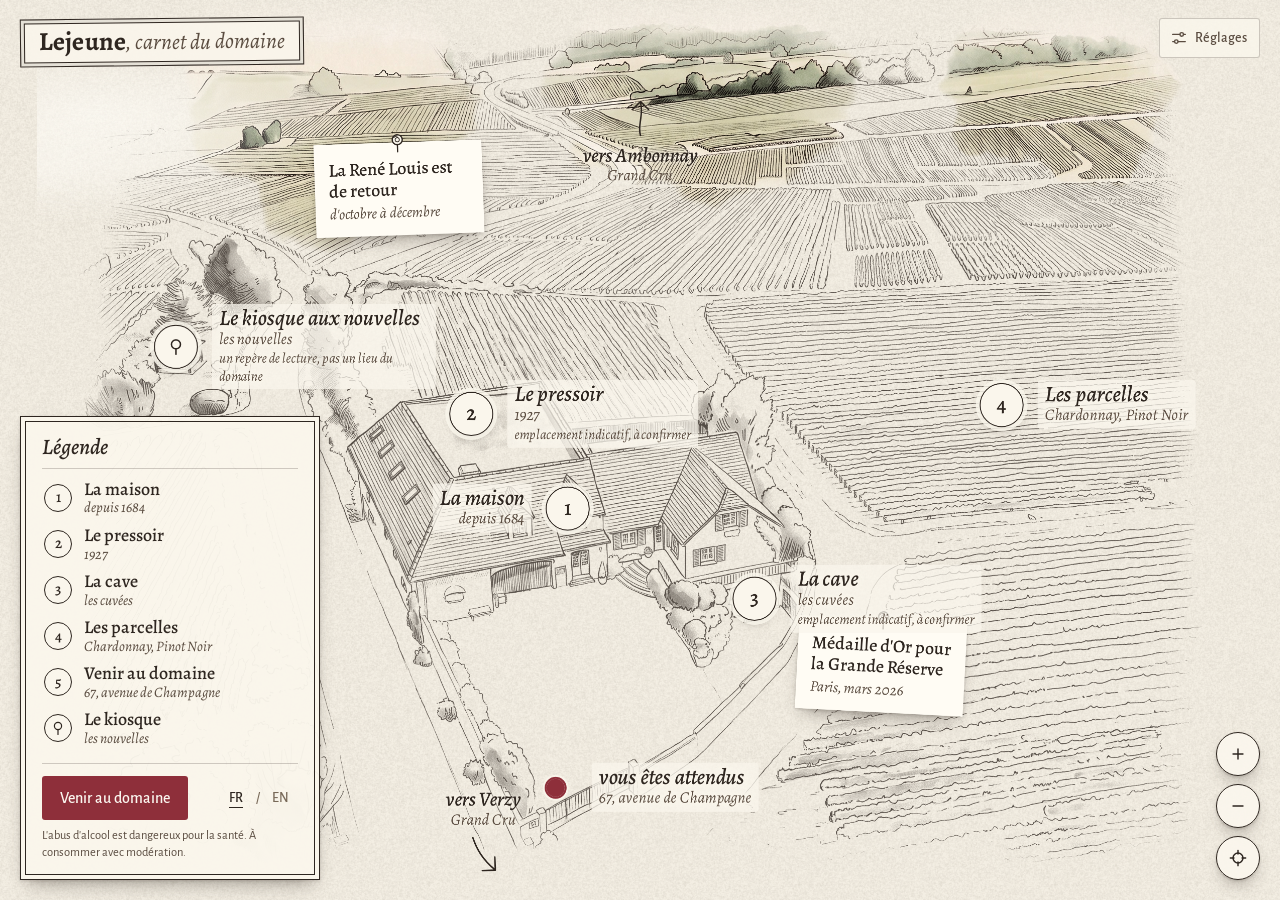
==== commit fdc04977: "feat(cartes): Changement de l'illustration & ajout du bandeau de réglages pour switcher de l'un à l'" ====
--- a/2-vue-cavaliere/index.html
+++ b/2-vue-cavaliere/index.html
@@ -28,8 +28,8 @@
   <p class="aide" id="aide-carte">Faites glisser la carte pour vous déplacer, molette ou pincement pour zoomer, touches plus et moins au clavier. Chaque lieu numéroté ouvre une page du carnet ; la légende en donne la liste.</p>
   <div class="carte" id="carte">
     <img class="carte-trait" id="carte-trait" alt="" draggable="false" decoding="async" loading="lazy"
-      src="carte-trait-1600.webp"
-      srcset="carte-trait-1600.webp 1600w, carte-trait.webp 3200w"
+      src="carte-a-trait-1600.webp"
+      srcset="carte-a-trait-1600.webp 1600w, carte-a-trait.webp 3200w"
       sizes="(max-width: 900px) 500px, 2400px">
     <div class="lavis" id="lavis" aria-hidden="true"></div>
     <div class="brume" aria-hidden="true"><span></span><span></span></div>
@@ -96,6 +96,7 @@
 
 <script src="../shared/data.js"></script>
 <script src="../shared/declinaison.js"></script>
+<script src="reglages.js"></script>
 <script src="app.js"></script>
 </body>
 </html>
--- a/2-vue-cavaliere/style.css
+++ b/2-vue-cavaliere/style.css
@@ -206,6 +206,10 @@
 .vers .vers-note { font-size: 14px; color: var(--encre-3); }
 .vers svg { width: 46px; height: 46px; flex: none; fill: none; stroke: var(--encre); stroke-width: 1.5; stroke-linecap: round; stroke-linejoin: round; }
 .vers:hover .vers-nom { text-decoration: underline; text-underline-offset: .2em; }
+
+.vers[data-fleche="haut"] { flex-direction: column-reverse; gap: 2px; text-align: center; transform: translate(-50%, -23px) scale(var(--inv)); transform-origin: 50% 23px; }
+.vers[data-fleche="bas"] { flex-direction: column; gap: 2px; text-align: center; transform: translate(-50%, calc(-100% + 29px)) scale(var(--inv)); transform-origin: 50% calc(100% - 29px); }
+.vers[data-fleche="gauche"] { flex-direction: row-reverse; text-align: left; transform: translate(-6px, -50%) scale(var(--inv)); transform-origin: 6px 50%; }
 
 /* Affichettes punaisées */
 .affichette {
@@ -487,6 +491,39 @@
 }
 .toast.is-on { opacity: 1; transform: translate(-50%, 0); }
 
+/* ---------- Bandeau de réglages (essais, masqué par défaut) ---------- */
+.reglages-ouvrir {
+  position: fixed; z-index: 24; top: 18px; right: 20px; display: inline-flex; align-items: center; gap: 7px; min-height: 40px; padding: 6px 12px 6px 10px;
+  background: rgba(250, 246, 236, .85); border: 1px solid var(--filet); border-radius: 3px; color: var(--encre-2);
+  font: 500 14px/1 var(--texte); transition: right .7s var(--ease-out), color .25s, border-color .25s;
+}
+.reglages-ouvrir:hover, .reglages-ouvrir[aria-expanded="true"] { color: var(--encre); border-color: var(--encre); }
+.reglages-ouvrir svg { width: 18px; height: 18px; fill: none; stroke: currentColor; stroke-width: 1.5; stroke-linecap: round; }
+body.is-carnet .reglages-ouvrir { right: calc(min(600px, 46vw) + 44px); }
+.reglages {
+  position: fixed; z-index: 66; top: 0; left: 50%; transform: translateX(-50%); width: min(920px, calc(100vw - 32px));
+  padding: 14px 18px 12px; background: var(--feuille); border: 1.5px solid var(--encre); border-top: 0;
+  box-shadow: var(--ombre-page); font: 400 15px/1.3 var(--texte);
+}
+.reglages[hidden] { display: none; }
+.reglages-groupes { display: flex; flex-wrap: wrap; gap: 12px 28px; }
+.reglages-groupe { display: flex; flex-wrap: wrap; align-items: center; gap: 8px 12px; }
+.reglages-titre { font: italic 500 18px/1.1 var(--titre); }
+.reglages-choix { display: inline-flex; flex-wrap: wrap; gap: 6px; }
+.reglages-choix button {
+  min-height: 40px; padding: 8px 14px; border: 1.5px solid var(--encre); border-radius: 3px; font: 500 15px/1.1 var(--texte);
+  transition: background-color .2s, color .2s;
+}
+.reglages-choix button:hover { background: #E6E9D2; }
+.reglages-choix button[aria-pressed="true"] { background: var(--encre); color: var(--feuille); }
+.reglages-pied { display: flex; align-items: center; gap: 14px; margin-top: 12px; padding-top: 10px; border-top: 1px solid var(--filet); }
+.reglages-copier { min-height: 40px; padding: 8px 2px; font: 500 15px/1.1 var(--texte); text-decoration: underline; text-underline-offset: .2em; text-decoration-color: rgba(46, 38, 32, .45); }
+.reglages-copier:hover { text-decoration-thickness: 2px; }
+.reglages-statut { flex: 1; color: var(--encre-2); font-size: 14px; }
+.reglages-fermer { display: grid; place-items: center; width: 40px; height: 40px; border-radius: 50%; margin-left: auto; }
+.reglages-fermer:hover { background: #E6E9D2; }
+.reglages-fermer svg { width: 18px; height: 18px; fill: none; stroke: currentColor; stroke-width: 1.6; stroke-linecap: round; }
+
 /* ---------- Mobile : l'itinéraire ---------- */
 .itineraire, .barre-mobile, .carte-retour { display: none; }
 
@@ -549,6 +586,11 @@
   body.is-tiroir .cartouche { transform: none; visibility: visible; transition: transform .5s var(--ease-out); }
 
   .carnet { inset: 0; width: auto; z-index: 55; }
+  .reglages-ouvrir { position: absolute; top: 16px; right: 16px; min-height: 44px; }
+  .reglages-ouvrir span { position: absolute; width: 1px; height: 1px; overflow: hidden; clip: rect(0 0 0 0); }
+  body.is-carte .reglages-ouvrir { position: fixed; z-index: 46; top: 12px; right: 12px; }
+  body.is-carnet .reglages-ouvrir { display: none; }
+  .reglages { width: 100vw; border-width: 0 0 1.5px; padding: 14px 16px 10px; }
   .carnet-feuille { transform: none; box-shadow: none; translate: 0 40px; rotate: 0deg; }
   .carnet-feuille::before { left: 30px; }
   .carnet-feuille::after { display: none; }
